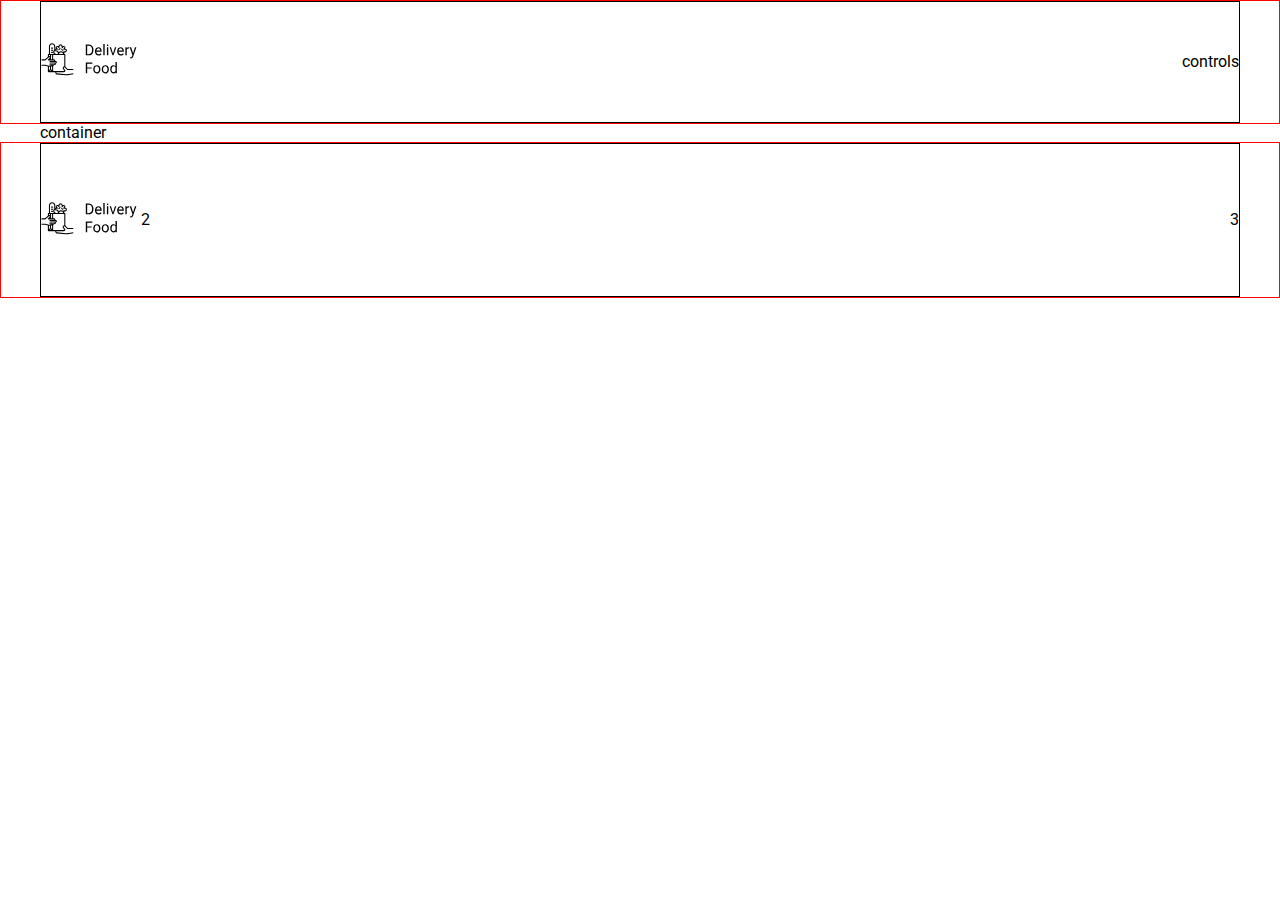
==== index.html @ b6e0d3cf "create repository" ====
<!DOCTYPE html>
<html lang="ru">

<head>
	<meta charset="UTF-8" />
	<meta name="viewport" content="width=device-width, initial-scale=1.0" />
	<title>Delivery Food — доставка еды на дом</title>
	<link href="https://fonts.googleapis.com/css?family=Roboto:400,700&display=swap&subset=cyrillic" rel="stylesheet" />
	<link rel="stylesheet" href="css/normalize.css" />
	<link rel="stylesheet" href="css/style.css" />
	<script src="./js/main.js" defer></script>
</head>

<body>
	<header class="header">
		<div class="container">
			<div class="header-box">
				<div class="header-logo logo">
					<img src="img/icon/logo.svg" alt="Logo" />
				</div>
				<div class="header-controls">controls</div>
			</div>
		</div>
	</header>

	<main class="main">
		<div class="container">
			container
		</div>
		<!-- /.container -->
	</main>

	<footer class="footer">
		<div class="container">
			<div class="footer-box">
				<div class="footer-logo logo">
					<img src="img/icon/logo.svg" alt="logo" class="logo footer-logo" />
				</div>
				<div class="footer-nav">2</div>
				<div class="footer-social">3</div>
			</div>
			<!-- /.footer-box -->
		</div>
	</footer>
</body>

</html>
---- css/style.css ----
* {
    box-sizing: border-box;
}

body {
    font-family: "Roboto", sans-serif;
    margin: 0;
    padding: 0;
}

.container {
    height: 100%;
    max-width: 1230px;
    margin: 0 auto;
    padding-left: 15px;
    padding-right: 15px;
}

.logo {
    max-width: 100px;
}

.logo img {
    width: 100%;
}

.header {
    height: 124px;
    border: 1px solid red;
}

.header-box {
    border: 1px solid #000;
    height: 100%;
    display: flex;
    align-items: center;
    justify-content: space-between;
}

.footer {
    height: 156px;
    border: 1px solid red;
}

.footer-box {
    border: 1px solid #000;
    height: 100%;
    display: flex;
    align-items: center;
    justify-content: space-between;
}

.footer-nav {
    flex-grow: 1;
}
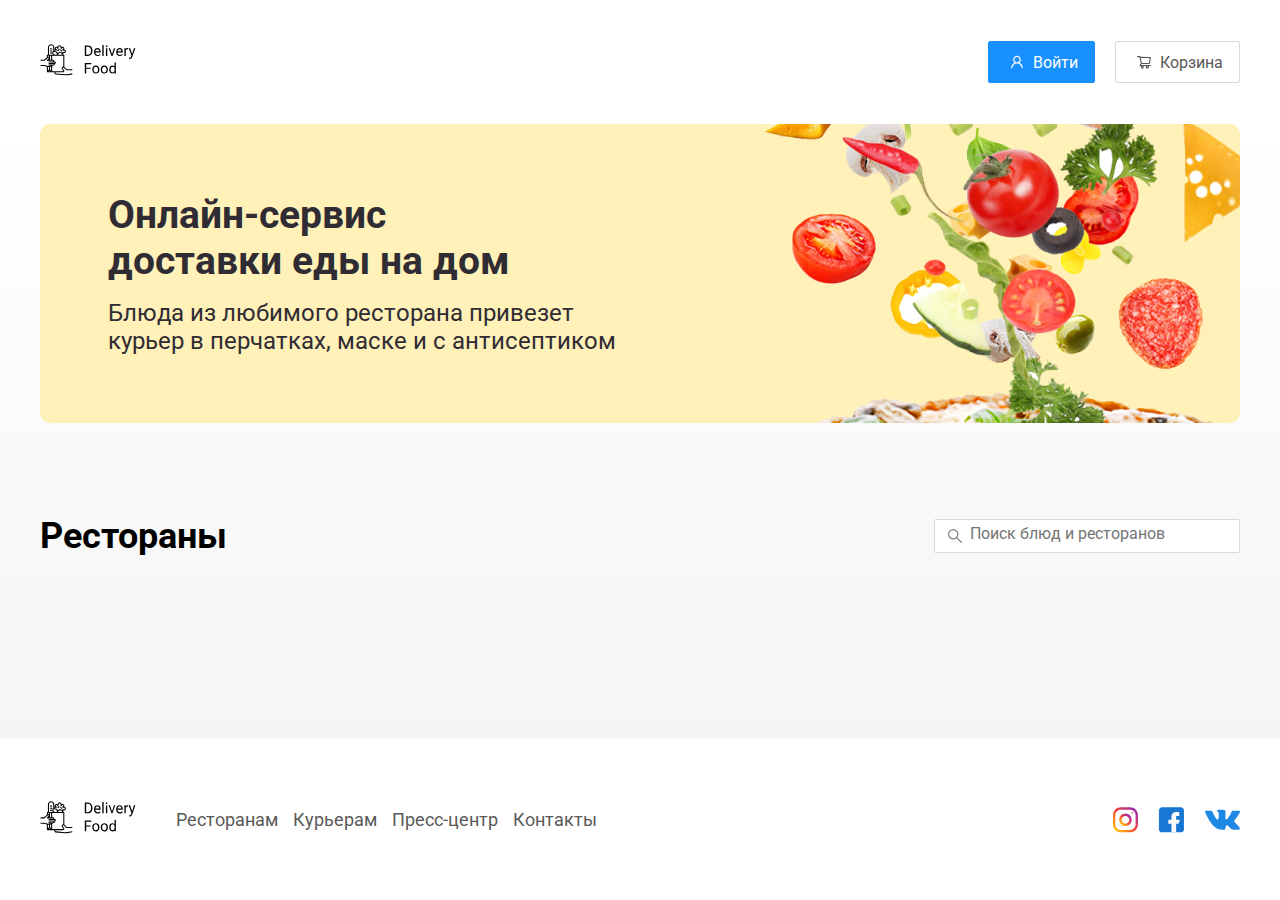
==== commit 544195c1: "Day 2. Layout of the main page" ====
--- a/index.html
+++ b/index.html
@@ -12,36 +12,76 @@
 </head>
 
 <body>
-	<header class="header">
-		<div class="container">
-			<div class="header-box">
-				<div class="header-logo logo">
-					<img src="img/icon/logo.svg" alt="Logo" />
+	<div class="page-wrapper">
+		<header class="header">
+			<div class="container">
+				<div class="header-box">
+					<div class="header-logo logo">
+						<img src="img/icon/logo.svg" alt="Logo" />
+					</div>
+					<div class="header-controls">
+						<button class="btn btn-primary">
+							<span class="btn-auth-svg"></span>
+							<span class="button-text">Войти</span>
+						</button>
+						<button class="btn btn-outline">
+							<span class="btn-cart-svg"></span>
+							<span class="button-text">Корзина</span>
+						</button>
+
+					</div>
 				</div>
-				<div class="header-controls">controls</div>
 			</div>
-		</div>
-	</header>
+		</header>
 
-	<main class="main">
-		<div class="container">
-			container
-		</div>
-		<!-- /.container -->
-	</main>
+		<main class="main">
+			<section class="banner">
+				<div class="container">
+					<div class="banner-item">
+						<h2 class="banner-item--title">Онлайн-сервис <br />доставки еды на дом</h2>
+						<p class="banner-item--subtitle">
+							Блюда из любимого ресторана привезет курьер в перчатках, маске и с антисептиком
+						</p>
+					</div>
+				</div>
+				<!-- /.container -->
+			</section>
+			<section class="products">
+				<div class="container">
+					<div class="products-header">
+						<h3 class="products-header--title">Рестораны</h3>
+						<input type="text" class="products-header--search" placeholder="Поиск блюд и ресторанов"/>
+					</div>
+				</div>
+				<!-- /.container -->
+			</section>
 
-	<footer class="footer">
-		<div class="container">
-			<div class="footer-box">
-				<div class="footer-logo logo">
-					<img src="img/icon/logo.svg" alt="logo" class="logo footer-logo" />
+		</main>
+
+		<footer class="footer">
+			<div class="container">
+				<div class="footer-box">
+					<div class="footer-logo logo">
+						<img src="img/icon/logo.svg" alt="logo" class="logo footer-logo" />
+					</div>
+					<div class="footer-nav">
+						<ul>
+							<li>Ресторанам </li>
+							<li>Курьерам</li>
+							<li>Пресс-центр</li>
+							<li>Контакты</li>
+						</ul>
+					</div>
+					<div class="footer-social">
+						<img src="img/social/instagram.svg" alt="instagram" />
+						<img src="img/social/fb.svg" alt="facebook" />
+						<img src="img/social/vk.svg" alt="vk" />
+					</div>
 				</div>
-				<div class="footer-nav">2</div>
-				<div class="footer-social">3</div>
+				<!-- /.footer-box -->
 			</div>
-			<!-- /.footer-box -->
-		</div>
-	</footer>
+		</footer>
+	</div>
 </body>
 
 </html>--- a/css/style.css
+++ b/css/style.css
@@ -1,11 +1,20 @@
 * {
     box-sizing: border-box;
+    font-family: "Roboto", sans-serif;
+    font-style: normal;
+    line-height: normal;
 }
 
 body {
-    font-family: "Roboto", sans-serif;
     margin: 0;
     padding: 0;
+}
+
+.page-wrapper {
+    display: flex;
+    flex-direction: column;
+    min-height: 100vh;
+
 }
 
 .container {
@@ -14,6 +23,7 @@
     margin: 0 auto;
     padding-left: 15px;
     padding-right: 15px;
+    width: 100%;
 }
 
 .logo {
@@ -24,32 +34,195 @@
     width: 100%;
 }
 
+.header-controls {
+    display: flex;
+    align-items: center;
+    justify-content: flex-end;
+    gap: 10px;
+}
+
+.btn {
+    display: flex;
+    align-items: center;
+    padding: 8px 16px;
+    gap: 4px;
+    border-radius: 2px;
+
+    font-size: 16px;
+    line-height: 24px;
+}
+
+.btn-primary {
+    background: #1890ff;
+    border: 1px solid #1890ff;
+    color: #fff;
+    margin-right: 10px;
+}
+
+.btn-primary .btn-auth-svg {
+    width: 24px;
+    height: 24px;
+    background-color: #fff;
+    -webkit-mask: url("../img/icon/user.svg") no-repeat 50% 50%;
+    mask: url("../img/icon/user.svg") no-repeat 50% 50%;
+    background-repeat: no-repeat;
+}
+
+.btn-outline {
+    background: #ffffff;
+    border: 1px solid #d9d9d9;
+    box-shadow: 0 0 2px rgba(0, 0, 0, 0.0015);
+    color: #595959;
+}
+
+.btn-outline .btn-cart-svg {
+    width: 24px;
+    height: 24px;
+    background-color: #595959;
+    -webkit-mask: url("../img/icon/shopping-cart.svg") no-repeat 50% 50%;
+    mask: url("../img/icon/shopping-cart.svg") no-repeat 50% 50%;
+    background-repeat: no-repeat;
+}
+
 .header {
-    height: 124px;
-    border: 1px solid red;
+    display: flex;
+    align-items: center;
+    min-height: 124px;
+
 }
 
 .header-box {
-    border: 1px solid #000;
+
     height: 100%;
     display: flex;
     align-items: center;
     justify-content: space-between;
 }
 
+.main {
+    flex-grow: 1;
+    background: linear-gradient(180deg, rgba(245, 245, 245, 0) 1.04%, #f5f5f5 100%);
+}
+
 .footer {
-    height: 156px;
-    border: 1px solid red;
+    min-height: 156px;
+    display: flex;
+    align-items: center;
+    padding: 60px 0;
 }
 
 .footer-box {
-    border: 1px solid #000;
     height: 100%;
     display: flex;
     align-items: center;
     justify-content: space-between;
+    gap: 36px;
+    flex-wrap: wrap;
 }
 
 .footer-nav {
     flex-grow: 1;
+}
+
+.footer-nav ul {
+    display: flex;
+    align-items: center;
+    list-style: none;
+    margin: 0;
+    padding: 0;
+    gap: 15px;
+    flex-wrap: wrap;
+
+}
+
+.footer-nav ul li {
+    color: #595959;
+    font-size: 18px;
+    font-weight: 400;
+}
+
+.footer-social {
+    display: flex;
+    align-items: center;
+    justify-content: flex-end;
+    gap: 20px;
+}
+
+.banner {
+    margin-bottom: 56px;
+}
+
+.banner-item {
+    background-image: url(../img/banners/banner.jpg);
+    background-repeat: no-repeat;
+    background-size: cover;
+    background-position: center right;
+    padding: 68px;
+    border-radius: 10px;
+}
+
+.banner-item--title {
+    font-weight: 700;
+    font-size: 39px;
+    color: #302c34;
+    max-width: 50%;
+    margin-top: 0;
+    margin-bottom: 15px;
+}
+
+.banner-item--subtitle {
+    font-size: 24px;
+    color: #302c34;
+    font-weight: 400;
+    max-width: 50%;
+    margin: 0;
+}
+
+.products {}
+
+.products-header {
+    display: flex;
+    align-items: center;
+    justify-content: space-between;
+}
+
+.products-header--title {
+    font-weight: bold;
+    font-size: 36px;
+    color: #000000;
+}
+
+.products-header--search {
+    min-width: 306px;
+    /* height: 34px; */
+    background-image: url(../img/icon/search.svg);
+    background-color: #ffffff;
+    border: 1px solid #d9d9d9;
+    border-radius: 2px;
+    font-size: 16px;
+    padding: 5px 8px 8px 35px;
+    background-repeat: no-repeat;
+    background-position: left 11px center;
+}
+
+.products-header--search:focus {
+    outline: none;
+    border: 1px solid #d9d9d9;
+}
+
+.products-header--search:placeholder {
+    color: #bfbfbf;
+    font-size: 16px;
+    line-height: 24px;
+    font-weight: 400;
+}
+
+@media (max-width: 991px) {
+    .banner-item--title {
+        max-width: 100%;
+    }
+
+    .banner-item--subtitle {
+        max-width: 100%;
+    }
 }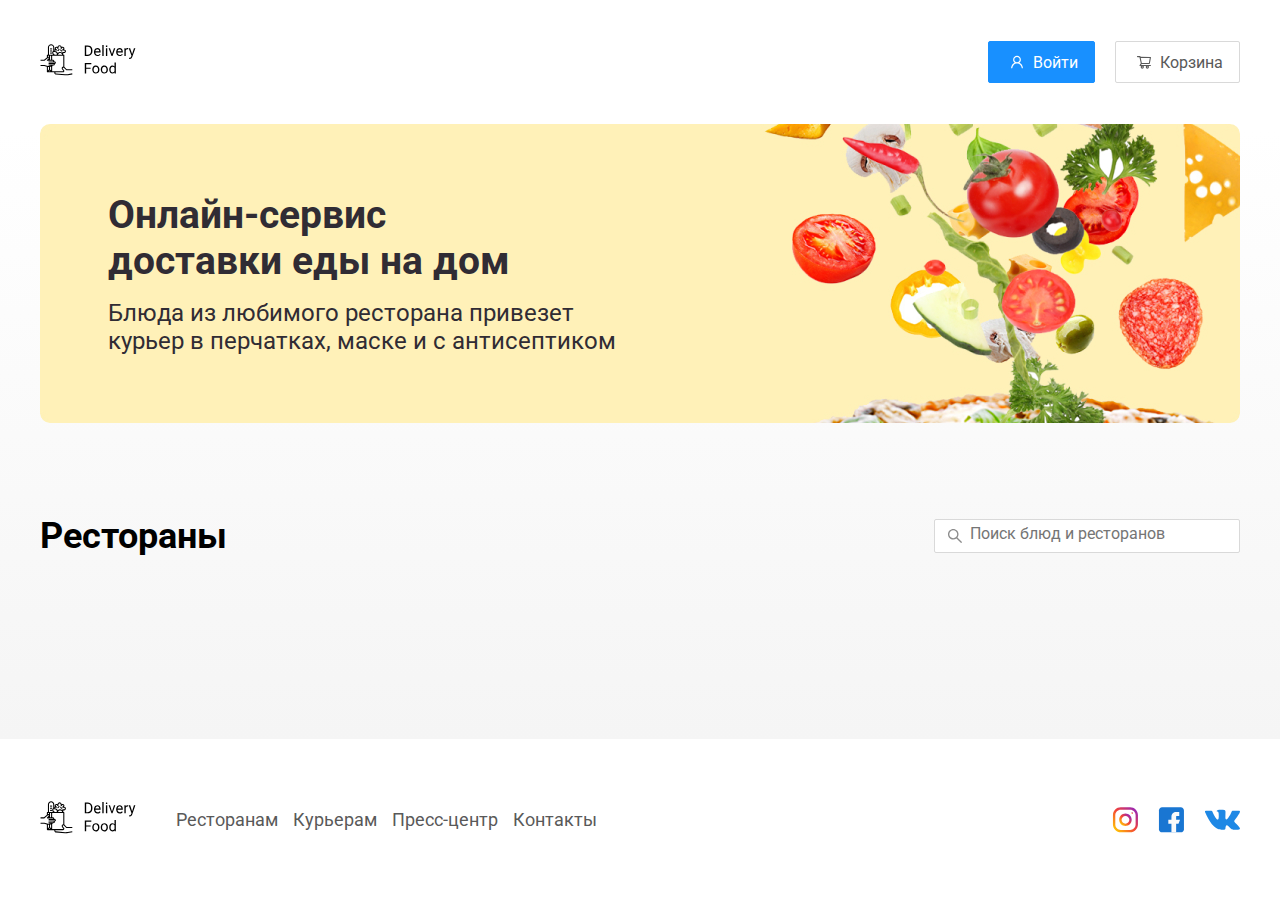
==== commit d5633bee: "fix" ====
--- a/index.html
+++ b/index.html
@@ -8,7 +8,7 @@
 	<link href="https://fonts.googleapis.com/css?family=Roboto:400,700&display=swap&subset=cyrillic" rel="stylesheet" />
 	<link rel="stylesheet" href="css/normalize.css" />
 	<link rel="stylesheet" href="css/style.css" />
-	<script src="./js/main.js" defer></script>
+	
 </head>
 
 <body>
@@ -62,7 +62,7 @@
 			<div class="container">
 				<div class="footer-box">
 					<div class="footer-logo logo">
-						<img src="img/icon/logo.svg" alt="logo" class="logo footer-logo" />
+						<img src="img/icon/logo.svg" alt="logo" />
 					</div>
 					<div class="footer-nav">
 						<ul>
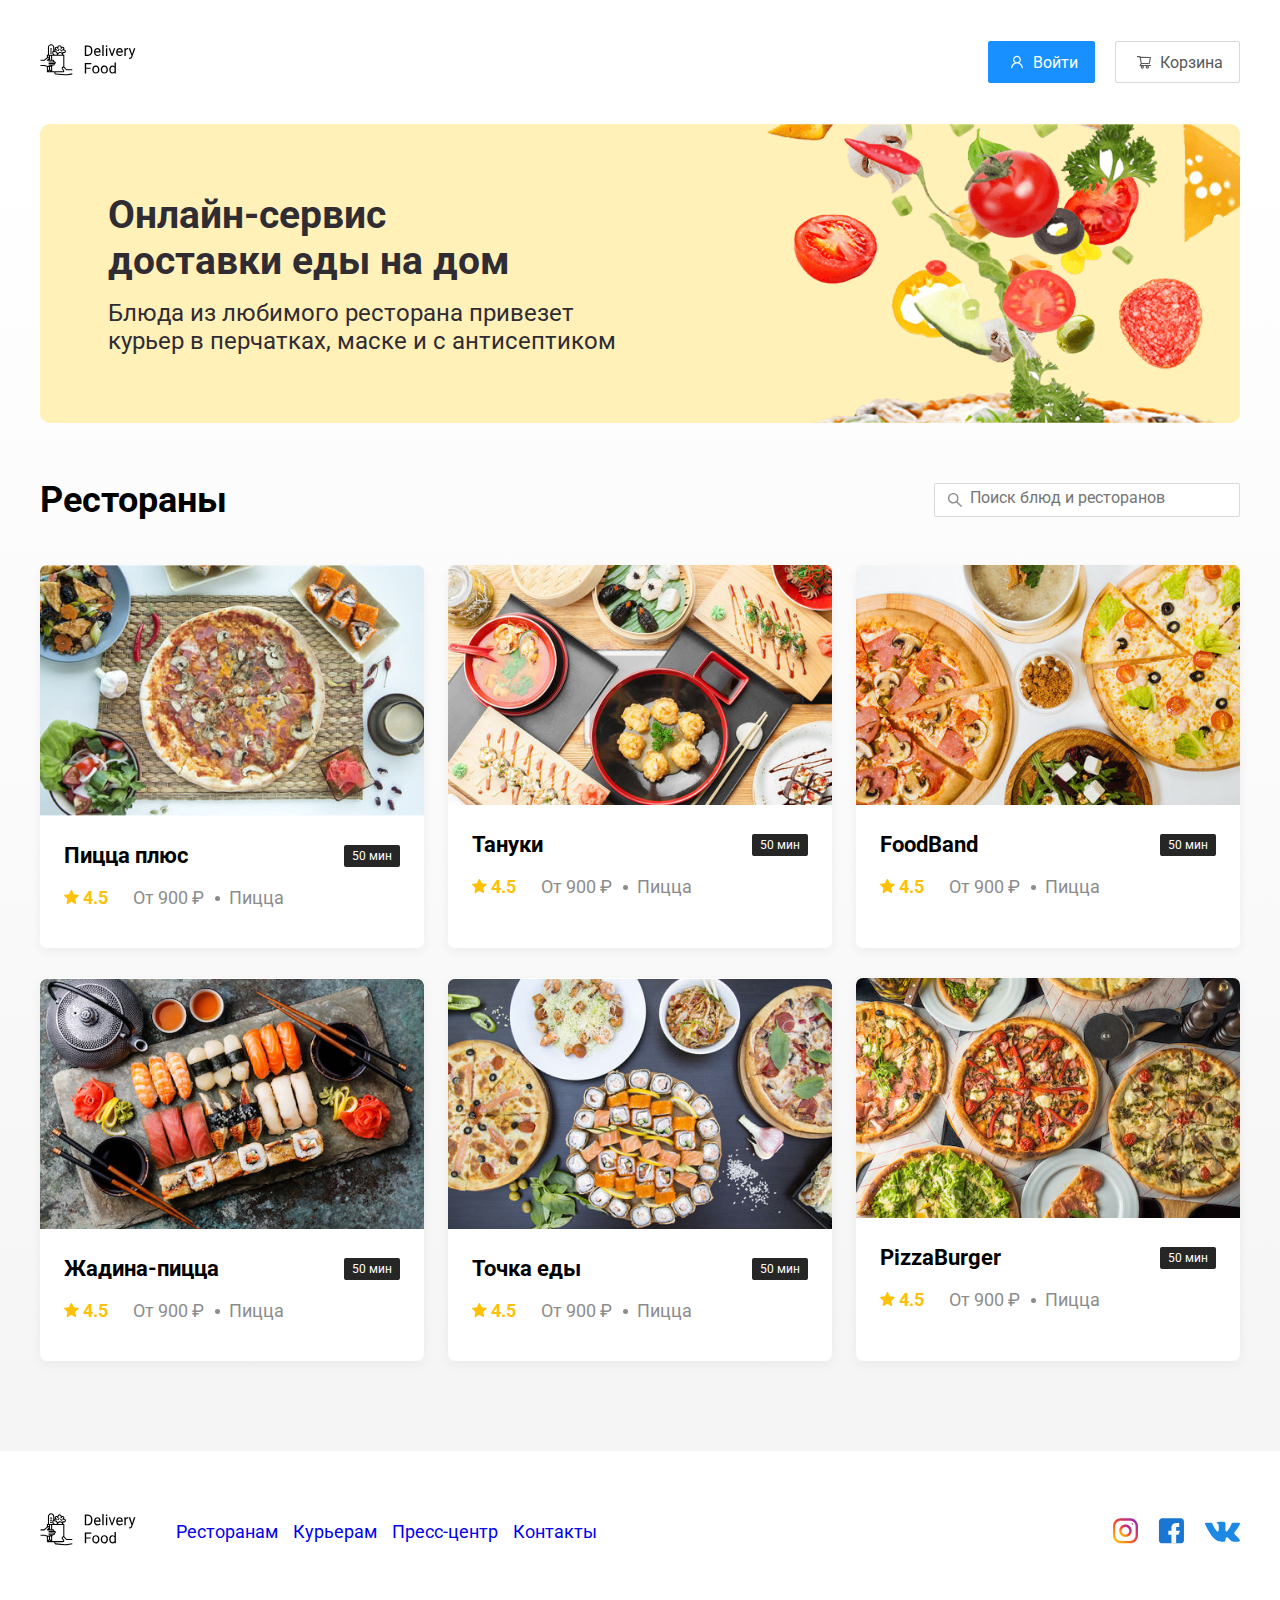
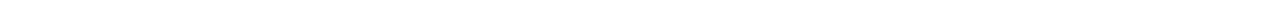
==== commit 0bb4fd6e: "Day 3. Layout of the second page + modal window" ====
--- a/index.html
+++ b/index.html
@@ -8,7 +8,7 @@
 	<link href="https://fonts.googleapis.com/css?family=Roboto:400,700&display=swap&subset=cyrillic" rel="stylesheet" />
 	<link rel="stylesheet" href="css/normalize.css" />
 	<link rel="stylesheet" href="css/style.css" />
-	
+
 </head>
 
 <body>
@@ -16,16 +16,16 @@
 		<header class="header">
 			<div class="container">
 				<div class="header-box">
-					<div class="header-logo logo">
+					<a href="./index.html" class="header-logo logo">
 						<img src="img/icon/logo.svg" alt="Logo" />
-					</div>
+					</a>
 					<div class="header-controls">
 						<button class="btn btn-primary">
-							<span class="btn-auth-svg"></span>
+							<img class="btn-auth-svg" />
 							<span class="button-text">Войти</span>
 						</button>
 						<button class="btn btn-outline">
-							<span class="btn-cart-svg"></span>
+							<img class="btn-cart-svg" />
 							<span class="button-text">Корзина</span>
 						</button>
 
@@ -50,26 +50,225 @@
 				<div class="container">
 					<div class="products-header">
 						<h3 class="products-header--title">Рестораны</h3>
-						<input type="text" class="products-header--search" placeholder="Поиск блюд и ресторанов"/>
+						<input type="text" class="products-header--search" placeholder="Поиск блюд и ресторанов" />
+					</div>
+					<div class="products-wrapper">
+						<a href="./goods.html" class="products-card">
+							<div class="products-card__image">
+								<img src="./img/rests/pizza-plus.jpg" alt="pizza-plus">
+
+							</div>
+							<div class="products-card__description">
+								<div class="products-card__description-row">
+									<h4 class="products-card__description--title">Пицца плюс</h4>
+									<div class="products-card__description--badge">50 мин</div>
+								</div>
+								<div class="products-card__description-row">
+									<div class="products-card__description-info">
+										<div class="products-card__description-info--raiting">
+											<img src="./img/icon/rating.svg" alt="rating">
+											4.5
+										</div>
+										<div class="products-card__description-info--price">От 900 ₽</div>
+										<div class="products-card__description-info--group">Пицца</div>
+									</div>
+								</div>
+							</div>
+						</a>
+						<div class="products-card">
+							<div class="products-card__image">
+								<img src="./img/rests/tanuki.jpg" alt="tanuki">
+							</div>
+							<div class="products-card__description">
+								<div class="products-card__description-row">
+									<h4 class="products-card__description--title">Тануки</h4>
+									<div class="products-card__description--badge">50 мин</div>
+								</div>
+								<div class="products-card__description-row">
+									<div class="products-card__description-info">
+										<div class="products-card__description-info--raiting">
+											<img src="./img/icon/rating.svg" alt="rating">
+											4.5
+										</div>
+										<div class="products-card__description-info--price">От 900 ₽</div>
+										<div class="products-card__description-info--group">Пицца</div>
+									</div>
+								</div>
+							</div>
+						</div>
+						<div class="products-card">
+							<div class="products-card__image">
+								<img src="./img/rests/food-band.jpg" alt="food-band">
+							</div>
+							<div class="products-card__description">
+								<div class="products-card__description-row">
+									<h4 class="products-card__description--title">FoodBand</h4>
+									<div class="products-card__description--badge">50 мин</div>
+								</div>
+								<div class="products-card__description-row">
+									<div class="products-card__description-info">
+										<div class="products-card__description-info--raiting">
+											<img src="./img/icon/rating.svg" alt="rating">
+											4.5
+										</div>
+										<div class="products-card__description-info--price">От 900 ₽</div>
+										<div class="products-card__description-info--group">Пицца</div>
+									</div>
+								</div>
+							</div>
+						</div>
+						<div class="products-card">
+							<div class="products-card__image">
+								<img src="./img/rests/bigpizza.jpg" alt="bigpizza">
+							</div>
+							<div class="products-card__description">
+								<div class="products-card__description-row">
+									<h4 class="products-card__description--title">Жадина-пицца</h4>
+									<div class="products-card__description--badge">50 мин</div>
+								</div>
+								<div class="products-card__description-row">
+									<div class="products-card__description-info">
+										<div class="products-card__description-info--raiting">
+											<img src="./img/icon/rating.svg" alt="rating">
+											4.5
+										</div>
+										<div class="products-card__description-info--price">От 900 ₽</div>
+										<div class="products-card__description-info--group">Пицца</div>
+									</div>
+								</div>
+							</div>
+						</div>
+						<div class="products-card">
+							<div class="products-card__image">
+								<img src="./img/rests/tochka.jpg" alt="tochka">
+							</div>
+							<div class="products-card__description">
+								<div class="products-card__description-row">
+									<h4 class="products-card__description--title">Точка еды</h4>
+									<div class="products-card__description--badge">50 мин</div>
+								</div>
+								<div class="products-card__description-row">
+									<div class="products-card__description-info">
+										<div class="products-card__description-info--raiting">
+											<img src="./img/icon/rating.svg" alt="rating">
+											4.5
+										</div>
+										<div class="products-card__description-info--price">От 900 ₽</div>
+										<div class="products-card__description-info--group">Пицца</div>
+									</div>
+								</div>
+							</div>
+						</div>
+						<div class="products-card">
+							<div class="products-card__image">
+								<img src="./img/rests/pizza-burger.jpg" alt="pizza-plus">
+							</div>
+							<div class="products-card__description">
+								<div class="products-card__description-row">
+									<h4 class="products-card__description--title">PizzaBurger</h4>
+									<div class="products-card__description--badge">50 мин</div>
+								</div>
+								<div class="products-card__description-row">
+									<div class="products-card__description-info">
+										<div class="products-card__description-info--raiting">
+											<img src="./img/icon/rating.svg" alt="rating">
+											4.5
+										</div>
+										<div class="products-card__description-info--price">От 900 ₽</div>
+										<div class="products-card__description-info--group">Пицца</div>
+									</div>
+								</div>
+							</div>
+						</div>
 					</div>
 				</div>
 				<!-- /.container -->
 			</section>
-
 		</main>
-
+		<div class="cart-modal__overlay">
+			<div class="cart-modal">
+				<div class="cart-modal__header">
+					<h2 class="cart-modal__header--title">Корзина</h2>
+					<span class="cart-modal__header--close">
+						<img src="./img/icon/close.svg" alt="close">
+					</span>
+				</div>
+				<div class="cart-modal__body">
+					<div class="cart-item">
+						<p class="cart-item__title">Ролл угорь стандарт</p>
+						<div class="cart-item__controls">
+							<div class="cart-item__controls--price">250 ₽</div>
+							<button class="btn btn-outline">-</button>
+							<div class="cart-item__controls--count">1</div>
+							<button class="btn btn-outline">+</button>
+						</div>
+					</div>
+					<div class="cart-item">
+						<p class="cart-item__title">Ролл угорь стандарт</p>
+						<div class="cart-item__controls">
+							<div class="cart-item__controls--price">250 ₽</div>
+							<button class="btn btn-outline">-</button>
+							<div class="cart-item__controls--count">1</div>
+							<button class="btn btn-outline">+</button>
+						</div>
+					</div>
+					<div class="cart-item">
+						<p class="cart-item__title">Ролл угорь стандарт</p>
+						<div class="cart-item__controls">
+							<div class="cart-item__controls--price">250 ₽</div>
+							<button class="btn btn-outline">-</button>
+							<div class="cart-item__controls--count">1</div>
+							<button class="btn btn-outline">+</button>
+						</div>
+					</div>
+					<div class="cart-item">
+						<p class="cart-item__title">Ролл угорь стандарт</p>
+						<div class="cart-item__controls">
+							<div class="cart-item__controls--price">250 ₽</div>
+							<button class="btn btn-outline">-</button>
+							<div class="cart-item__controls--count">1</div>
+							<button class="btn btn-outline">+</button>
+						</div>
+					</div>
+					<div class="cart-item">
+						<p class="cart-item__title">Ролл угорь стандарт</p>
+						<div class="cart-item__controls">
+							<div class="cart-item__controls--price">250 ₽</div>
+							<button class="btn btn-outline">-</button>
+							<div class="cart-item__controls--count">1</div>
+							<button class="btn btn-outline">+</button>
+						</div>
+					</div>
+				</div>
+				<div class="cart-modal__footer">
+					<div class="cart-modal__footer--price">
+						1250 ₽
+					</div>
+					<div class="cart-modal__footer--controls">
+						<button class="btn btn-primary">
+
+							<span class="button-text">Оформить заказ</span>
+						</button>
+						<button class="btn btn-outline">
+							<span class="button-text">Отмена</span>
+						</button>
+					</div>
+				</div>
+			</div>
+
+		</div>
 		<footer class="footer">
 			<div class="container">
 				<div class="footer-box">
-					<div class="footer-logo logo">
+					<a href="./index.html" class="footer-logo logo">
 						<img src="img/icon/logo.svg" alt="logo" />
-					</div>
+					</a>
 					<div class="footer-nav">
 						<ul>
-							<li>Ресторанам </li>
-							<li>Курьерам</li>
-							<li>Пресс-центр</li>
-							<li>Контакты</li>
+							<li> <a href="./goods.html">Ресторанам</a></li>
+							<li><a href="./goods.html">Курьерам</a></li>
+							<li><a href="./goods.html">Пресс-центр</a></li>
+							<li><a href="./goods.html">Контакты</a></li>
 						</ul>
 					</div>
 					<div class="footer-social">
--- a/css/style.css
+++ b/css/style.css
@@ -14,7 +14,6 @@
     display: flex;
     flex-direction: column;
     min-height: 100vh;
-
 }
 
 .container {
@@ -47,9 +46,9 @@
     padding: 8px 16px;
     gap: 4px;
     border-radius: 2px;
-
     font-size: 16px;
     line-height: 24px;
+    cursor: pointer;
 }
 
 .btn-primary {
@@ -88,11 +87,9 @@
     display: flex;
     align-items: center;
     min-height: 124px;
-
 }
 
 .header-box {
-
     height: 100%;
     display: flex;
     align-items: center;
@@ -101,7 +98,9 @@
 
 .main {
     flex-grow: 1;
-    background: linear-gradient(180deg, rgba(245, 245, 245, 0) 1.04%, #f5f5f5 100%);
+    background: linear-gradient(180deg,
+            rgba(245, 245, 245, 0) 1.04%,
+            #f5f5f5 100%);
 }
 
 .footer {
@@ -132,15 +131,17 @@
     padding: 0;
     gap: 15px;
     flex-wrap: wrap;
-
 }
 
 .footer-nav ul li {
     color: #595959;
     font-size: 18px;
     font-weight: 400;
-}
-
+    text-decoration: none;
+}
+.footer-nav ul li a{
+    text-decoration: none; 
+}
 .footer-social {
     display: flex;
     align-items: center;
@@ -153,9 +154,10 @@
 }
 
 .banner-item {
-    background-image: url(../img/banners/banner.jpg);
+    background-image: url(../img/banners/vegetables.png);
+    background-color: #fff1b8;
     background-repeat: no-repeat;
-    background-size: cover;
+    background-size: contain;
     background-position: center right;
     padding: 68px;
     border-radius: 10px;
@@ -184,12 +186,15 @@
     display: flex;
     align-items: center;
     justify-content: space-between;
+    flex-wrap: wrap;
+    gap: 24px;
 }
 
 .products-header--title {
     font-weight: bold;
     font-size: 36px;
     color: #000000;
+    margin: 0;
 }
 
 .products-header--search {
@@ -217,7 +222,261 @@
     font-weight: 400;
 }
 
+.products-wrapper {
+    margin-top: 44px;
+    margin-bottom: 90px;
+    display: flex;
+    /* align-items: center;
+    justify-content: space-between; */
+    flex-wrap: wrap;
+    row-gap: 30px;
+    column-gap: 24px;
+}
+
+.products-card {
+    width: calc((100% - 48px) / 3);
+    background: #ffffff;
+    box-shadow: 0 4px 12px rgba(0, 0, 0, 0.05);
+    border-radius: 7px;
+    overflow: hidden;
+    text-decoration: none;
+    /* flex-basis: 31%;
+    text-decoration: none; */
+}
+
+.products-card__image {
+    width: 100%;
+}
+
+.products-card__image img {
+    width: 100%;
+}
+
+.products-card__description {
+    padding: 20px 24px 34px 24px;
+}
+
+.products-card__description-row {
+    display: flex;
+    align-items: center;
+    justify-content: space-between;
+}
+
+.products-card__description-row:not(:last-child) {
+    margin-bottom: 10px;
+}
+
+.products-card__description--title {
+    margin: 0;
+    font-style: normal;
+    font-weight: bold;
+    font-size: 22px;
+    line-height: 32px;
+    color: #000000;
+}
+
+.products-card__description--badge {
+    font-size: 12px;
+    line-height: 20px;
+    color: #ffffff;
+    background: #262626;
+    border-radius: 2px;
+    padding: 1px 8px;
+}
+
+.products-card__description-info {
+    display: flex;
+    align-items: center;
+    justify-content: flex-start;
+    flex-wrap: wrap;
+    row-gap: 8px;
+    column-gap: 25px;
+}
+
+.products-card__description-info--raiting {
+    color: #ffc107;
+    font-weight: bold;
+    font-size: 18px;
+    line-height: 32px;
+}
+
+.products-card__description-info--price,
+.products-card__description-info--group {
+    color: #8c8c8c;
+    font-size: 18px;
+    line-height: 32px;
+    font-weight: 400;
+}
+
+.products-card__description-info--group {
+    position: relative;
+}
+
+.products-card__description-info--group::before {
+    content: "";
+    display: block;
+    width: 5px;
+    height: 5px;
+    border-radius: 50%;
+    background-color: #8c8c8c;
+    position: absolute;
+    left: -14px;
+    top: 14px;
+}
+
+.products-card__description--name {
+    color: #000;
+    font-weight: 400;
+    font-size: 24px;
+    line-height: 32px;
+    margin: 0;
+}
+
+.products-card__description--text {
+    font-weight: 400;
+    font-size: 18px;
+    color: #8c8c8c;
+    margin: 0;
+}
+
+.products-card__description-controls {
+    display: flex;
+    align-items: center;
+    justify-content: flex-start;
+    flex-wrap: wrap;
+    row-gap: 10px;
+    column-gap: 20px;
+}
+
+.products-card__description-controls--price {
+    font-weight: 700;
+    font-size: 20px;
+    line-height: 32px;
+    color: #000
+}
+
+.cart-modal__overlay {
+    display: none;
+    position: fixed;
+    top: 0;
+    right: 0;
+    bottom: 0;
+    left: 0;
+    background: rgba(0, 0, 0, 0.4);
+
+    align-items: center;
+    justify-content: center;
+}
+
+.cart-modal__overlay.open {
+    display: flex;
+}
+
+.cart-modal {
+    width: 100%;
+    max-width: 780px;
+    padding: 40px 45px;
+    border: radius 5px;
+    background-color: #fff;
+}
+
+.cart-modal__header {
+    display: flex;
+    align-items: center;
+    justify-content: space-between;
+    margin-bottom: 48px;
+
+}
+
+.cart-modal__header--title {
+    font-weight: 700;
+    font-size: 36px;
+    color: #000;
+    margin: 0;
+}
+
+.cart-modal__header--close {
+    cursor: pointer;
+}
+
+.cart-item {
+    display: flex;
+    align-items: center;
+    justify-content: space-between;
+    flex-wrap: wrap;
+    gap: 10px;
+}
+
+.cart-item:not(:last-child) {
+    padding-bottom: 10px;
+    margin-bottom: 10px;
+    border-bottom: 1px solid #d9d9d9;
+}
+
+.cart-item__title {
+    font-weight: 400;
+    font-size: 18px;
+    line-height: 32px;
+    color: #000;
+    margin: 0;
+}
+
+.cart-item__controls--price {
+    font-weight: 700;
+    font-size: 20px;
+    line-height: 32px;
+    color: #000;
+    margin-right: 47px;
+
+}
+
+.cart-item__controls {
+    display: flex;
+    align-items: center;
+}
+
+.cart-item__controls button {
+    border: 1px solid #40A9FF;
+    color: #40A9FF;
+    border-radius: 2px;
+    padding: 5px 16px;
+    width: 40px;
+    height: 32px;
+}
+
+.cart-item__controls--count {
+    margin-left: 15px;
+    margin-right: 15px;
+}
+
+.cart-modal__footer {
+    display: flex;
+    align-items: center;
+    justify-content: space-between;
+    flex-wrap: wrap;
+    gap: 10px;
+    margin-top: 50px;
+}
+
+.cart-modal__footer--price {
+    background: #262626;
+    border-radius: 5px;
+    color: #ffffff;
+    padding: 15px 20px;
+    font-size: 20px;
+
+}
+
+.cart-modal__footer--controls {
+    display: flex;
+    align-items: center;
+}
+
 @media (max-width: 991px) {
+    .banner-item {
+        background-image: none;
+    }
+
     .banner-item--title {
         max-width: 100%;
     }
@@ -225,4 +484,14 @@
     .banner-item--subtitle {
         max-width: 100%;
     }
+
+    .products-card {
+        width: calc((100% - 24px) / 2);
+    }
+}
+
+@media (max-width: 578px) {
+    .products-card {
+        width: 100%;
+    }
 }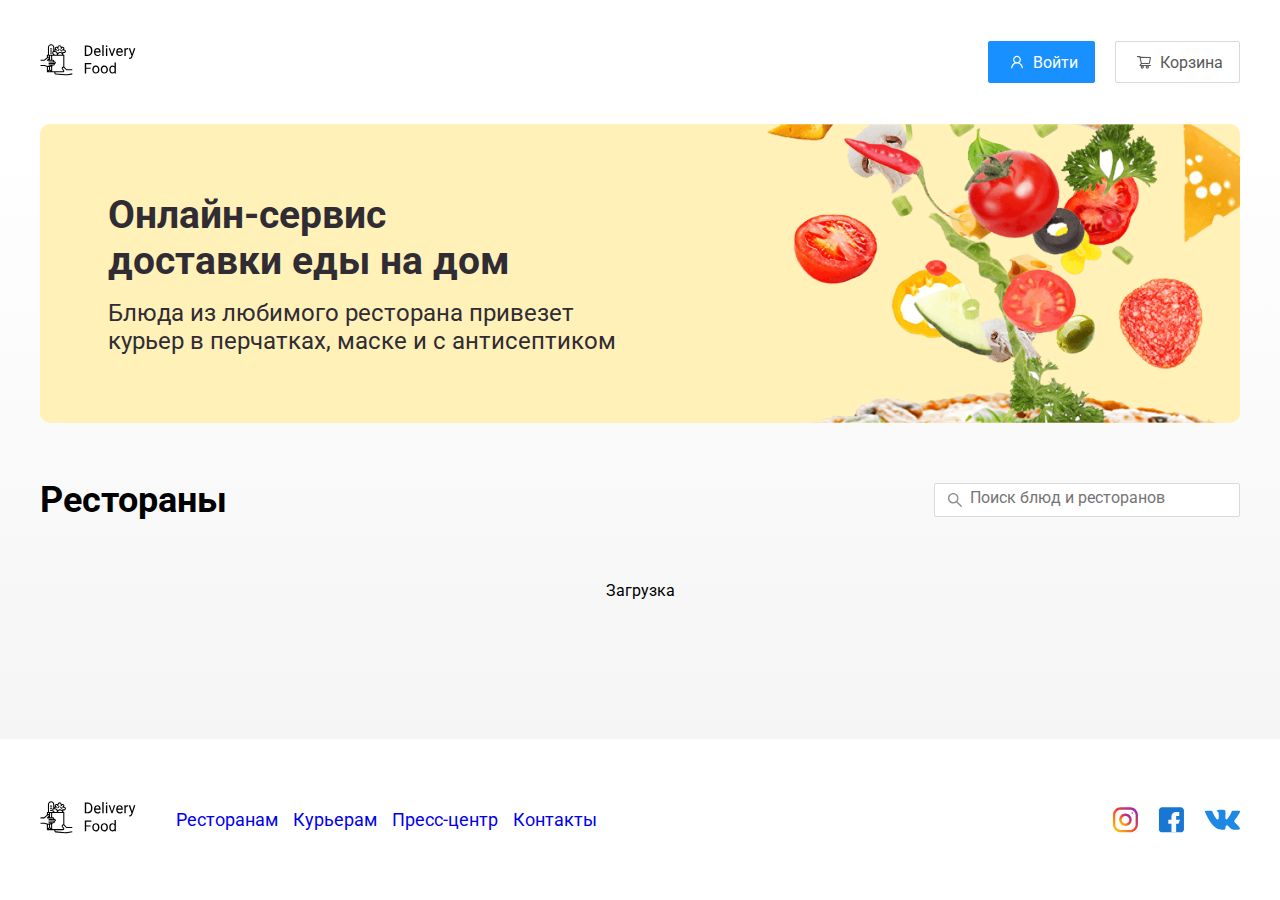
==== commit bff84cde: "Dynamic display of elements" ====
--- a/index.html
+++ b/index.html
@@ -8,7 +8,7 @@
 	<link href="https://fonts.googleapis.com/css?family=Roboto:400,700&display=swap&subset=cyrillic" rel="stylesheet" />
 	<link rel="stylesheet" href="css/normalize.css" />
 	<link rel="stylesheet" href="css/style.css" />
-
+	<script src="./script/index.js" defer></script>
 </head>
 
 <body>
@@ -24,7 +24,7 @@
 							<img class="btn-auth-svg" />
 							<span class="button-text">Войти</span>
 						</button>
-						<button class="btn btn-outline">
+						<button class="btn btn-outline" id="cart-button">
 							<img class="btn-cart-svg" />
 							<span class="button-text">Корзина</span>
 						</button>
@@ -52,8 +52,8 @@
 						<h3 class="products-header--title">Рестораны</h3>
 						<input type="text" class="products-header--search" placeholder="Поиск блюд и ресторанов" />
 					</div>
-					<div class="products-wrapper">
-						<a href="./goods.html" class="products-card">
+					<div class="products-wrapper" id="rests-container">
+						<!-- <a href="./goods.html" class="products-card">
 							<div class="products-card__image">
 								<img src="./img/rests/pizza-plus.jpg" alt="pizza-plus">
 
@@ -179,7 +179,7 @@
 									</div>
 								</div>
 							</div>
-						</div>
+						</div> -->
 					</div>
 				</div>
 				<!-- /.container -->
